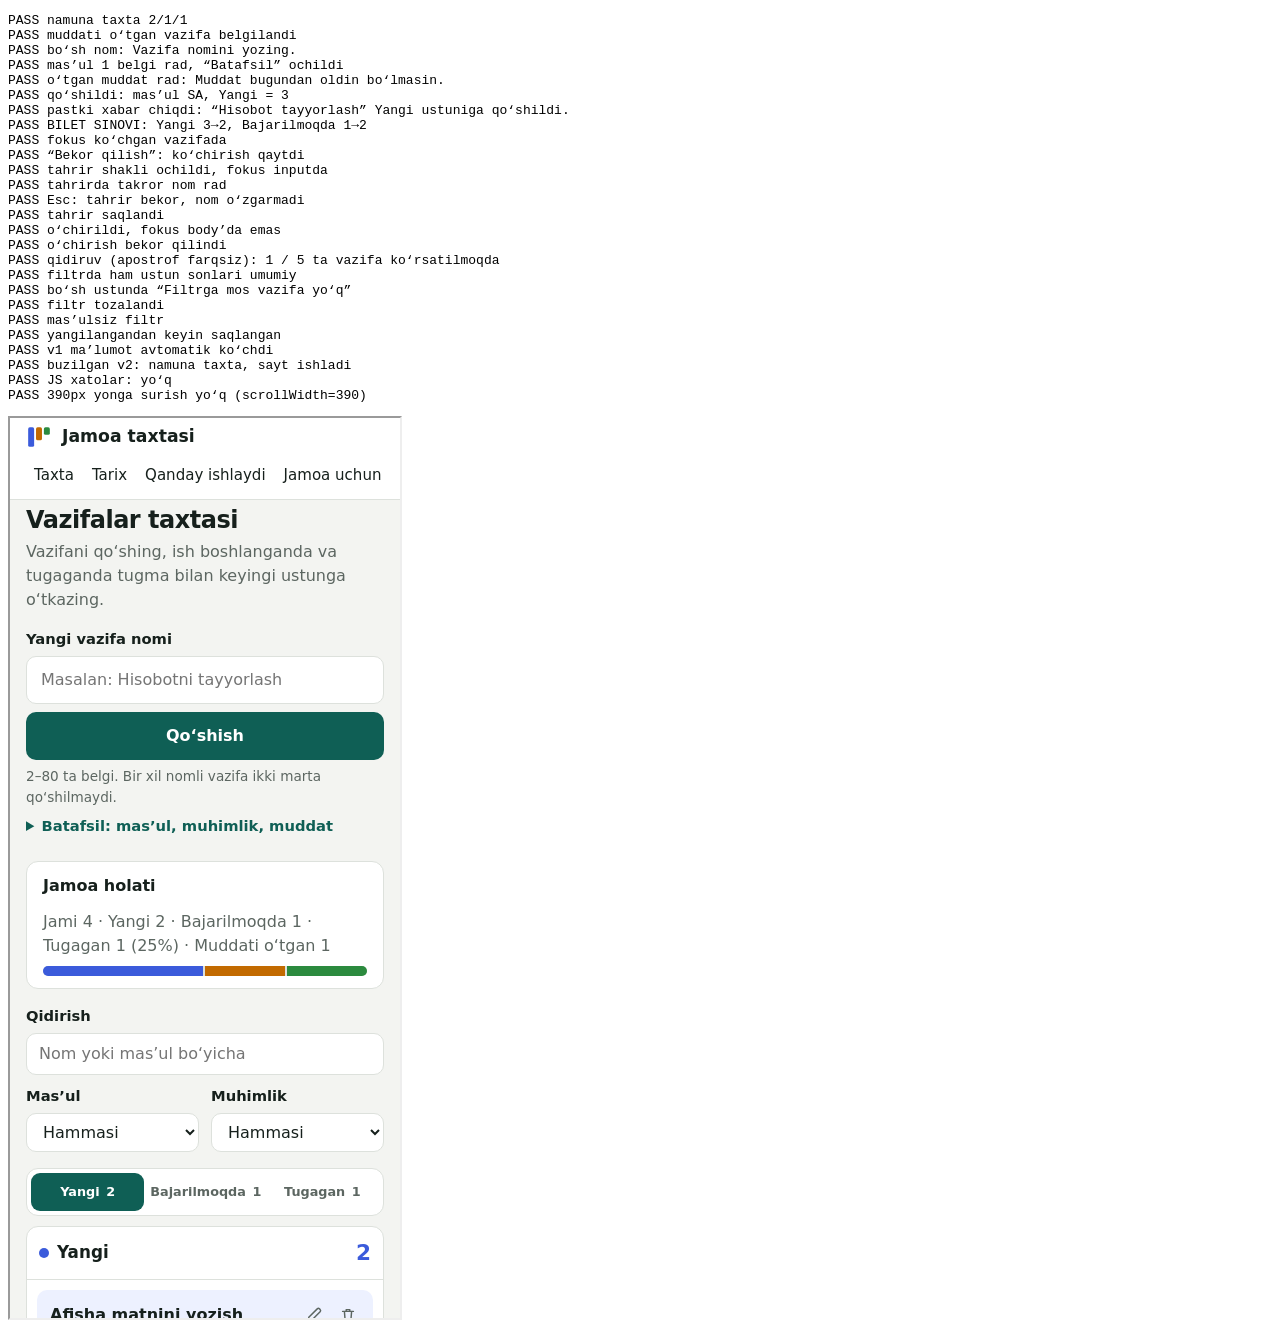
==== tests/e2e-asosiy.html @ fb732b1e "sinov: brauzer testlari tests/ ga, TESTLAR.md, yangi skrinshotlar Co-Authored-By: Claude Opus 5.5 <n" ====
<!doctype html><meta charset="utf-8"><body><pre id="out">running</pre>
<iframe id="f" src="../index.html" style="width:1366px;height:900px"></iframe>
<script>
const log=[];const ok=(c,m)=>log.push((c?'PASS ':'FAIL ')+m);
const f=document.getElementById('f');
const reload=()=>new Promise(r=>{f.onload=r;f.contentWindow.location.reload();});
const errs=[];
f.onload=async()=>{ try {
 f.onload=null; localStorage.clear(); await reload();
 let D=f.contentDocument, W=f.contentWindow; W.addEventListener('error',e=>errs.push(e.message));
 const n=s=>+D.getElementById('count-'+s).textContent; const $=id=>D.getElementById(id);
 ok(n('new')===2&&n('doing')===1&&n('done')===1,'namuna taxta 2/1/1');
 ok(D.querySelector('.task.is-late')&&/Muddati o‘tgan/.test(D.querySelector('.task.is-late').textContent),'muddati o‘tgan vazifa belgilandi');
 const add=(t,x={})=>{ $('title').value=t; $('assignee').value=x.a||''; $('priority').value=x.p||'orta'; $('due').value=x.d||''; D.querySelector('#add-form button[type=submit]').click(); };
 add(''); ok(/yozing/.test($('title-error').textContent),'bo‘sh nom: '+$('title-error').textContent);
 add('Zal', {a:'A'}); ok(/2–30/.test($('assignee-error').textContent)&&$('more').open,'mas’ul 1 belgi rad, “Batafsil” ochildi');
 add('Zal', {d:'2020-01-01'}); ok(/oldin/.test($('due-error').textContent),'o‘tgan muddat rad: '+$('due-error').textContent);
 add('Hisobot tayyorlash', {a:'Sardor Aliyev', p:'yuqori'});
 ok(n('new')===3 && D.querySelector('#list-new .task .avatar').textContent==='SA','qo‘shildi: mas’ul SA, Yangi = 3');
 ok(!$('toast').hidden,'pastki xabar chiqdi: '+$('toast-text').textContent);
 // BILET SINOVI
 const card=[...D.querySelectorAll('#list-new .task')].find(li=>li.textContent.includes('Hisobot tayyorlash'));
 const b=card.querySelector('.move'); const before=[n('new'),n('doing')]; b.click(); b.click();
 ok(n('new')===before[0]-1&&n('doing')===before[1]+1,'BILET SINOVI: Yangi '+before[0]+'→'+n('new')+', Bajarilmoqda '+before[1]+'→'+n('doing'));
 ok(D.activeElement.closest('#list-doing .task'),'fokus ko‘chgan vazifada');
 // undo move
 $('toast-undo').click(); ok(n('new')===before[0]&&n('doing')===before[1],'“Bekor qilish”: ko‘chirish qaytdi');
 // edit
 let c2=[...D.querySelectorAll('.task')].find(li=>li.textContent.includes('Hisobot tayyorlash'));
 c2.querySelector('.icon-btn').click();
 let ed=D.querySelector('.task--edit'); ok(ed&&D.activeElement.tagName==='INPUT','tahrir shakli ochildi, fokus inputda');
 ed.querySelector('input[type=text]').value='Afisha matnini yozish'; ed.querySelector('button[type=submit]').click();
 ok(/allaqachon/.test(D.querySelector('.task--edit [data-err=title]').textContent),'tahrirda takror nom rad');
 ed=D.querySelector('.task--edit'); ed.querySelector('input[type=text]').value='Yillik hisobot';
 ed.querySelector('input[type=text]').dispatchEvent(new KeyboardEvent('keydown',{key:'Escape',bubbles:true}));
 ok(!D.querySelector('.task--edit')&&[...D.querySelectorAll('.task__title')].some(p=>p.textContent==='Hisobot tayyorlash'),'Esc: tahrir bekor, nom o‘zgarmadi');
 c2=[...D.querySelectorAll('.task')].find(li=>li.textContent.includes('Hisobot tayyorlash')); c2.querySelector('.icon-btn').click();
 ed=D.querySelector('.task--edit'); ed.querySelector('input[type=text]').value='Yillik hisobot'; ed.querySelector('button[type=submit]').click();
 ok([...D.querySelectorAll('.task__title')].some(p=>p.textContent==='Yillik hisobot'),'tahrir saqlandi');
 // delete + undo
 const total=n('new')+n('doing')+n('done');
 [...D.querySelectorAll('.task')].find(li=>li.textContent.includes('Yillik hisobot')).querySelector('.icon-btn--danger').click();
 ok(n('new')+n('doing')+n('done')===total-1&&D.activeElement!==D.body,'o‘chirildi, fokus body’da emas');
 $('toast-undo').click(); ok(n('new')+n('doing')+n('done')===total,'o‘chirish bekor qilindi');
 // filter
 $('f-q').value='ROʻYXAT'; $('f-q').dispatchEvent(new Event('input'));
 ok(D.querySelectorAll('.task').length===1&&/1 \/ 5/.test($('f-result').textContent),'qidiruv (apostrof farqsiz): '+$('f-result').textContent);
 ok(n('new')===3,'filtrda ham ustun sonlari umumiy');
 ok(/Filtrga mos vazifa yo‘q/.test($('list-new').textContent),'bo‘sh ustunda “Filtrga mos vazifa yo‘q”');
 $('f-clear').click(); ok(D.querySelectorAll('.task').length===5,'filtr tozalandi');
 $('f-who').value='__none__'; $('f-who').dispatchEvent(new Event('change')); ok(D.querySelectorAll('.task').length===1,'mas’ulsiz filtr');
 $('f-clear').click();
 // reload persistence
 await reload(); D=f.contentDocument;
 ok(+D.getElementById('count-new').textContent===3&&D.querySelectorAll('.task').length===5,'yangilangandan keyin saqlangan');
 // v1 migration
 localStorage.removeItem('taxta010.v2'); localStorage.setItem('taxta010.tasks',JSON.stringify([{id:'x',title:'Eski vazifa',status:'doing',createdAt:1,updatedAt:1}]));
 await reload(); D=f.contentDocument; ok(D.querySelectorAll('.task').length===1&&+D.getElementById('count-doing').textContent===1,'v1 ma’lumot avtomatik ko‘chdi');
 localStorage.setItem('taxta010.v2','{buzuq'); await reload(); D=f.contentDocument;
 ok(D.querySelectorAll('.task').length===4,'buzilgan v2: namuna taxta, sayt ishladi');
 ok(errs.length===0,'JS xatolar: '+(errs.join('; ')||'yo‘q'));
 f.style.width='390px'; await new Promise(r=>setTimeout(r,150));
 ok(D.documentElement.scrollWidth<=390,'390px yonga surish yo‘q (scrollWidth='+D.documentElement.scrollWidth+')');
 } catch(e){ log.push('EXC '+e.message+' | '+(e.stack||'').split('\n')[1]); }
 document.getElementById('out').textContent=log.join('\n');
};
</script>
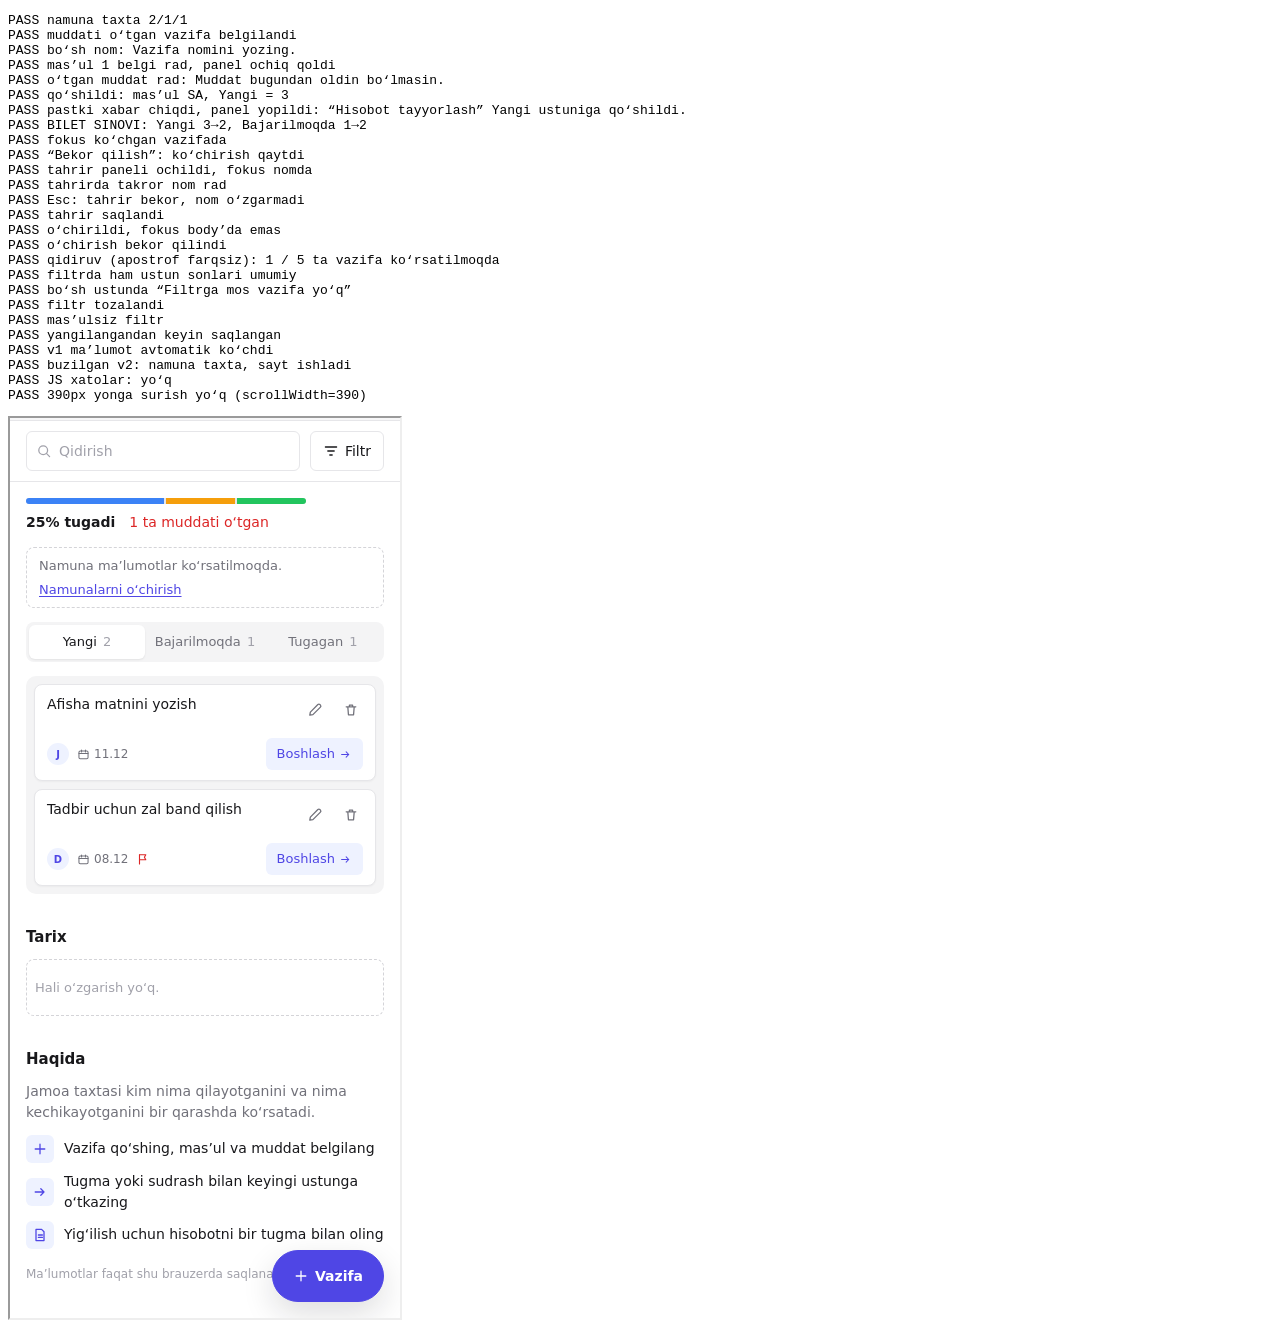
==== commit febeae32: "dizayn v3: ilova ko'rinishi, oq minimal uslub, kam matn - chap menyu, yuqori panel (qidiruv, filtr, " ====
--- a/tests/e2e-asosiy.html
+++ b/tests/e2e-asosiy.html
@@ -11,13 +11,13 @@
  const n=s=>+D.getElementById('count-'+s).textContent; const $=id=>D.getElementById(id);
  ok(n('new')===2&&n('doing')===1&&n('done')===1,'namuna taxta 2/1/1');
  ok(D.querySelector('.task.is-late')&&/Muddati o‘tgan/.test(D.querySelector('.task.is-late').textContent),'muddati o‘tgan vazifa belgilandi');
- const add=(t,x={})=>{ $('title').value=t; $('assignee').value=x.a||''; $('priority').value=x.p||'orta'; $('due').value=x.d||''; D.querySelector('#add-form button[type=submit]').click(); };
+ const add=(t,x={})=>{ if($('drawer').hidden) $('add-open').click(); $('title').value=t; $('assignee').value=x.a||''; $('priority').value=x.p||'orta'; $('due').value=x.d||''; D.querySelector('#add-form button[type=submit]').click(); };
  add(''); ok(/yozing/.test($('title-error').textContent),'bo‘sh nom: '+$('title-error').textContent);
- add('Zal', {a:'A'}); ok(/2–30/.test($('assignee-error').textContent)&&$('more').open,'mas’ul 1 belgi rad, “Batafsil” ochildi');
+ add('Zal', {a:'A'}); ok(/2–30/.test($('assignee-error').textContent)&&!$('drawer').hidden,'mas’ul 1 belgi rad, panel ochiq qoldi');
  add('Zal', {d:'2020-01-01'}); ok(/oldin/.test($('due-error').textContent),'o‘tgan muddat rad: '+$('due-error').textContent);
  add('Hisobot tayyorlash', {a:'Sardor Aliyev', p:'yuqori'});
  ok(n('new')===3 && D.querySelector('#list-new .task .avatar').textContent==='SA','qo‘shildi: mas’ul SA, Yangi = 3');
- ok(!$('toast').hidden,'pastki xabar chiqdi: '+$('toast-text').textContent);
+ ok(!$('toast').hidden&&$('drawer').hidden,'pastki xabar chiqdi, panel yopildi: '+$('toast-text').textContent);
  // BILET SINOVI
  const card=[...D.querySelectorAll('#list-new .task')].find(li=>li.textContent.includes('Hisobot tayyorlash'));
  const b=card.querySelector('.move'); const before=[n('new'),n('doing')]; b.click(); b.click();
@@ -28,14 +28,14 @@
  // edit
  let c2=[...D.querySelectorAll('.task')].find(li=>li.textContent.includes('Hisobot tayyorlash'));
  c2.querySelector('.icon-btn').click();
- let ed=D.querySelector('.task--edit'); ok(ed&&D.activeElement.tagName==='INPUT','tahrir shakli ochildi, fokus inputda');
- ed.querySelector('input[type=text]').value='Afisha matnini yozish'; ed.querySelector('button[type=submit]').click();
- ok(/allaqachon/.test(D.querySelector('.task--edit [data-err=title]').textContent),'tahrirda takror nom rad');
- ed=D.querySelector('.task--edit'); ed.querySelector('input[type=text]').value='Yillik hisobot';
- ed.querySelector('input[type=text]').dispatchEvent(new KeyboardEvent('keydown',{key:'Escape',bubbles:true}));
- ok(!D.querySelector('.task--edit')&&[...D.querySelectorAll('.task__title')].some(p=>p.textContent==='Hisobot tayyorlash'),'Esc: tahrir bekor, nom o‘zgarmadi');
+ ok(!$('drawer').hidden&&D.activeElement===$('title')&&$('title').value==='Hisobot tayyorlash'&&/tahrirlash/.test($('drawer-title').textContent),'tahrir paneli ochildi, fokus nomda');
+ $('title').value='Afisha matnini yozish'; $('drawer-submit').click();
+ ok(/allaqachon/.test($('title-error').textContent)&&!$('drawer').hidden,'tahrirda takror nom rad');
+ $('title').value='Yillik hisobot';
+ $('title').dispatchEvent(new KeyboardEvent('keydown',{key:'Escape',bubbles:true}));
+ ok($('drawer').hidden&&[...D.querySelectorAll('.task__title')].some(p=>p.textContent==='Hisobot tayyorlash'),'Esc: tahrir bekor, nom o‘zgarmadi');
  c2=[...D.querySelectorAll('.task')].find(li=>li.textContent.includes('Hisobot tayyorlash')); c2.querySelector('.icon-btn').click();
- ed=D.querySelector('.task--edit'); ed.querySelector('input[type=text]').value='Yillik hisobot'; ed.querySelector('button[type=submit]').click();
+ $('title').value='Yillik hisobot'; $('drawer-submit').click();
  ok([...D.querySelectorAll('.task__title')].some(p=>p.textContent==='Yillik hisobot'),'tahrir saqlandi');
  // delete + undo
  const total=n('new')+n('doing')+n('done');
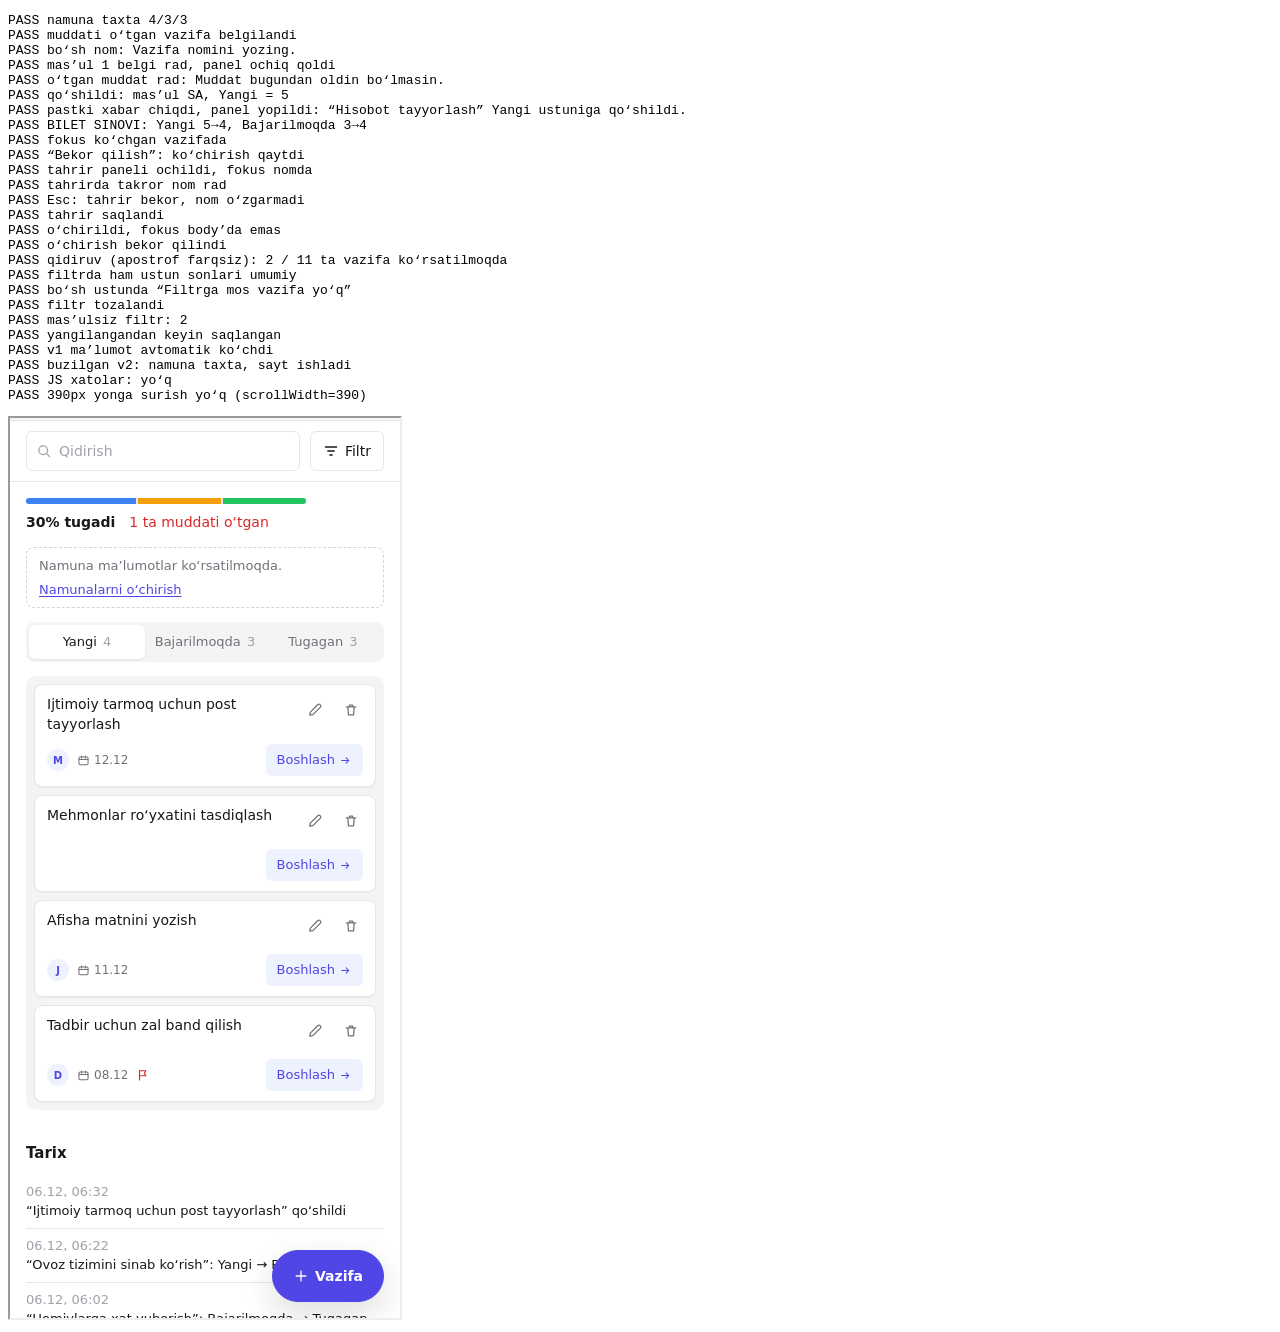
==== commit d8b1b6fe: "namuna ma'lumotlar: 10 vazifa va 9 tarix yozuvi - tadbir tayyorlayotgan jamoa: 6 mas'ul, har xil muh" ====
--- a/tests/e2e-asosiy.html
+++ b/tests/e2e-asosiy.html
@@ -9,14 +9,15 @@
  f.onload=null; localStorage.clear(); await reload();
  let D=f.contentDocument, W=f.contentWindow; W.addEventListener('error',e=>errs.push(e.message));
  const n=s=>+D.getElementById('count-'+s).textContent; const $=id=>D.getElementById(id);
- ok(n('new')===2&&n('doing')===1&&n('done')===1,'namuna taxta 2/1/1');
+ const TX=W.Taxta, SMP=TX.sampleTasks(), SN=TX.counts(SMP), SNone=SMP.filter(t=>!t.assignee).length, RQ=TX.filterTasks(SMP,{q:'roʻyxat'}).length;
+ ok(n('new')===SN.new&&n('doing')===SN.doing&&n('done')===SN.done&&SN.total>=8,'namuna taxta '+SN.new+'/'+SN.doing+'/'+SN.done);
  ok(D.querySelector('.task.is-late')&&/Muddati o‘tgan/.test(D.querySelector('.task.is-late').textContent),'muddati o‘tgan vazifa belgilandi');
  const add=(t,x={})=>{ if($('drawer').hidden) $('add-open').click(); $('title').value=t; $('assignee').value=x.a||''; $('priority').value=x.p||'orta'; $('due').value=x.d||''; D.querySelector('#add-form button[type=submit]').click(); };
  add(''); ok(/yozing/.test($('title-error').textContent),'bo‘sh nom: '+$('title-error').textContent);
  add('Zal', {a:'A'}); ok(/2–30/.test($('assignee-error').textContent)&&!$('drawer').hidden,'mas’ul 1 belgi rad, panel ochiq qoldi');
  add('Zal', {d:'2020-01-01'}); ok(/oldin/.test($('due-error').textContent),'o‘tgan muddat rad: '+$('due-error').textContent);
  add('Hisobot tayyorlash', {a:'Sardor Aliyev', p:'yuqori'});
- ok(n('new')===3 && D.querySelector('#list-new .task .avatar').textContent==='SA','qo‘shildi: mas’ul SA, Yangi = 3');
+ ok(n('new')===SN.new+1 && D.querySelector('#list-new .task .avatar').textContent==='SA','qo‘shildi: mas’ul SA, Yangi = '+n('new'));
  ok(!$('toast').hidden&&$('drawer').hidden,'pastki xabar chiqdi, panel yopildi: '+$('toast-text').textContent);
  // BILET SINOVI
  const card=[...D.querySelectorAll('#list-new .task')].find(li=>li.textContent.includes('Hisobot tayyorlash'));
@@ -44,20 +45,20 @@
  $('toast-undo').click(); ok(n('new')+n('doing')+n('done')===total,'o‘chirish bekor qilindi');
  // filter
  $('f-q').value='ROʻYXAT'; $('f-q').dispatchEvent(new Event('input'));
- ok(D.querySelectorAll('.task').length===1&&/1 \/ 5/.test($('f-result').textContent),'qidiruv (apostrof farqsiz): '+$('f-result').textContent);
- ok(n('new')===3,'filtrda ham ustun sonlari umumiy');
- ok(/Filtrga mos vazifa yo‘q/.test($('list-new').textContent),'bo‘sh ustunda “Filtrga mos vazifa yo‘q”');
- $('f-clear').click(); ok(D.querySelectorAll('.task').length===5,'filtr tozalandi');
- $('f-who').value='__none__'; $('f-who').dispatchEvent(new Event('change')); ok(D.querySelectorAll('.task').length===1,'mas’ulsiz filtr');
+ ok(D.querySelectorAll('.task').length===RQ&&$('f-result').textContent.startsWith(RQ+' / '+(SN.total+1)),'qidiruv (apostrof farqsiz): '+$('f-result').textContent);
+ ok(n('new')===SN.new+1,'filtrda ham ustun sonlari umumiy');
+ ok(/Filtrga mos vazifa yo‘q/.test($('list-done').textContent),'bo‘sh ustunda “Filtrga mos vazifa yo‘q”');
+ $('f-clear').click(); ok(D.querySelectorAll('.task').length===SN.total+1,'filtr tozalandi');
+ $('f-who').value='__none__'; $('f-who').dispatchEvent(new Event('change')); ok(D.querySelectorAll('.task').length===SNone,'mas’ulsiz filtr: '+SNone);
  $('f-clear').click();
  // reload persistence
  await reload(); D=f.contentDocument;
- ok(+D.getElementById('count-new').textContent===3&&D.querySelectorAll('.task').length===5,'yangilangandan keyin saqlangan');
+ ok(+D.getElementById('count-new').textContent===SN.new+1&&D.querySelectorAll('.task').length===SN.total+1,'yangilangandan keyin saqlangan');
  // v1 migration
  localStorage.removeItem('taxta010.v2'); localStorage.setItem('taxta010.tasks',JSON.stringify([{id:'x',title:'Eski vazifa',status:'doing',createdAt:1,updatedAt:1}]));
  await reload(); D=f.contentDocument; ok(D.querySelectorAll('.task').length===1&&+D.getElementById('count-doing').textContent===1,'v1 ma’lumot avtomatik ko‘chdi');
  localStorage.setItem('taxta010.v2','{buzuq'); await reload(); D=f.contentDocument;
- ok(D.querySelectorAll('.task').length===4,'buzilgan v2: namuna taxta, sayt ishladi');
+ ok(D.querySelectorAll('.task').length===SN.total,'buzilgan v2: namuna taxta, sayt ishladi');
  ok(errs.length===0,'JS xatolar: '+(errs.join('; ')||'yo‘q'));
  f.style.width='390px'; await new Promise(r=>setTimeout(r,150));
  ok(D.documentElement.scrollWidth<=390,'390px yonga surish yo‘q (scrollWidth='+D.documentElement.scrollWidth+')');
